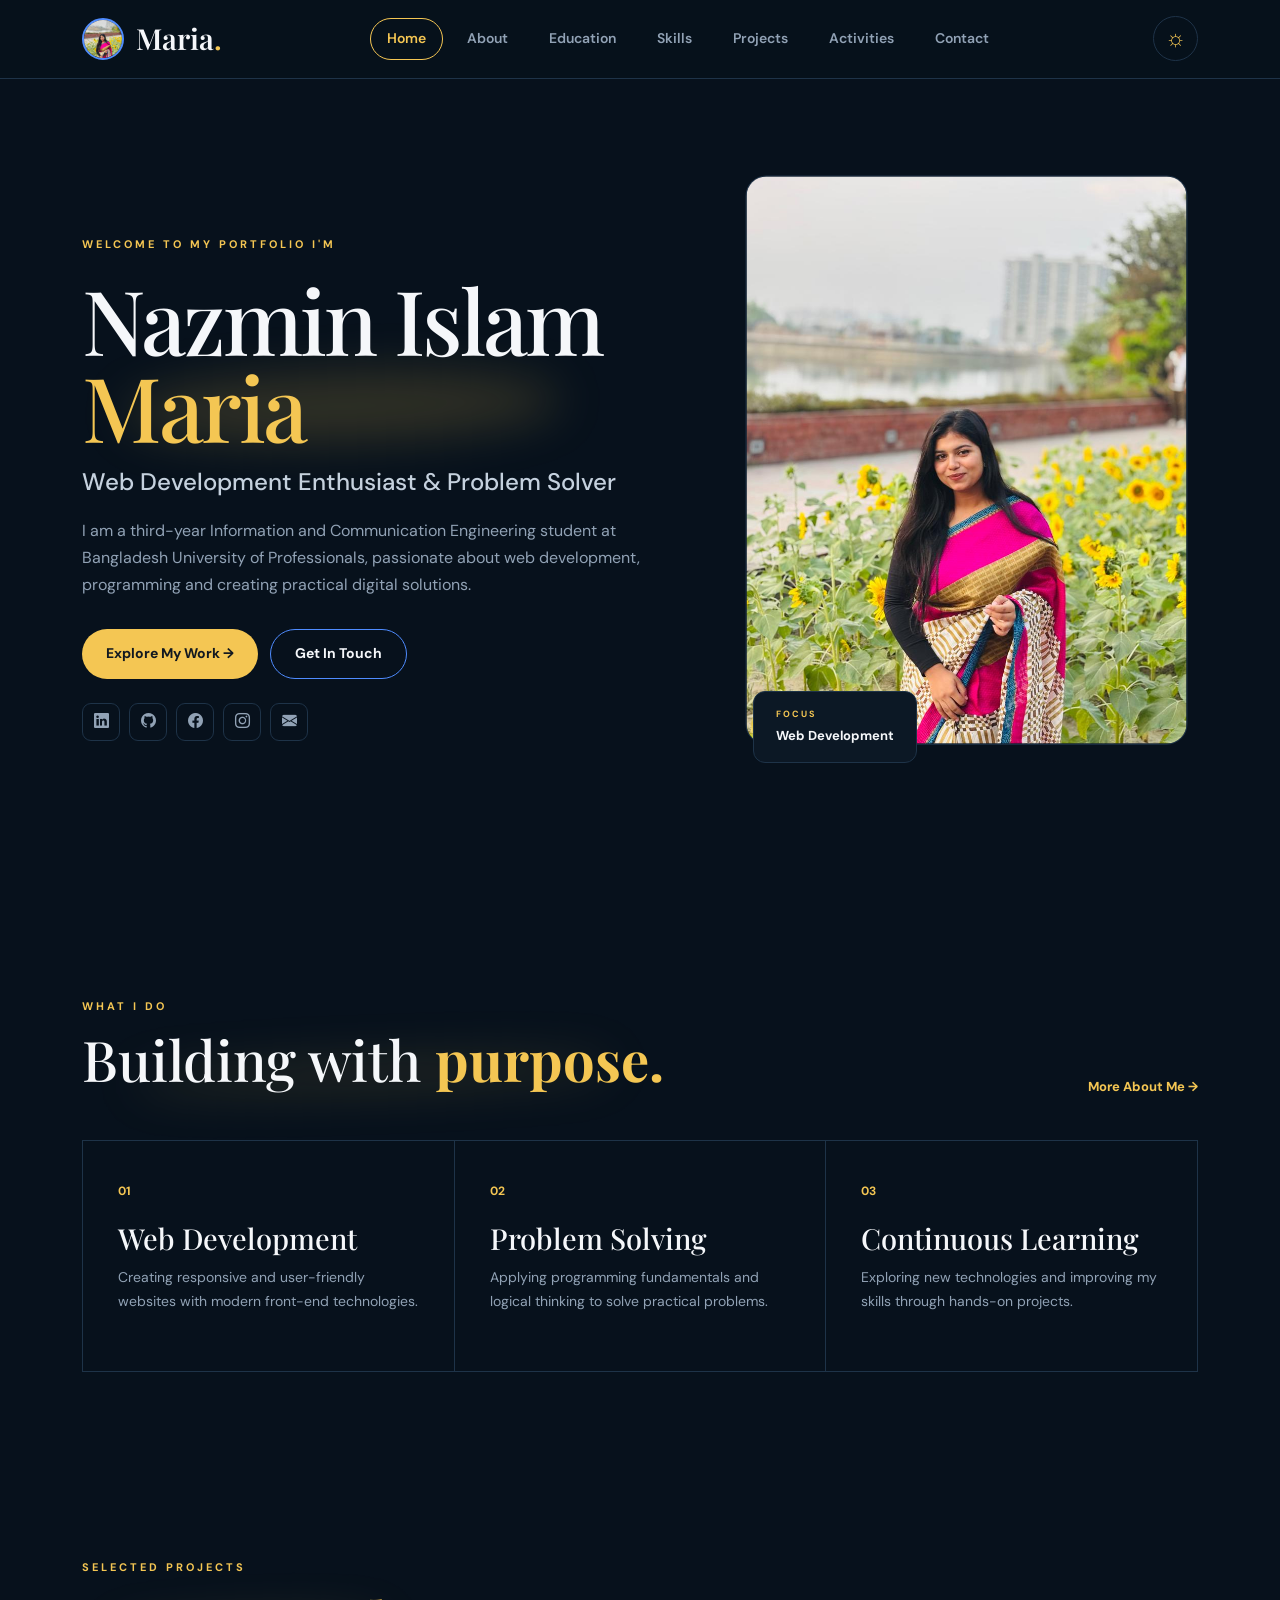
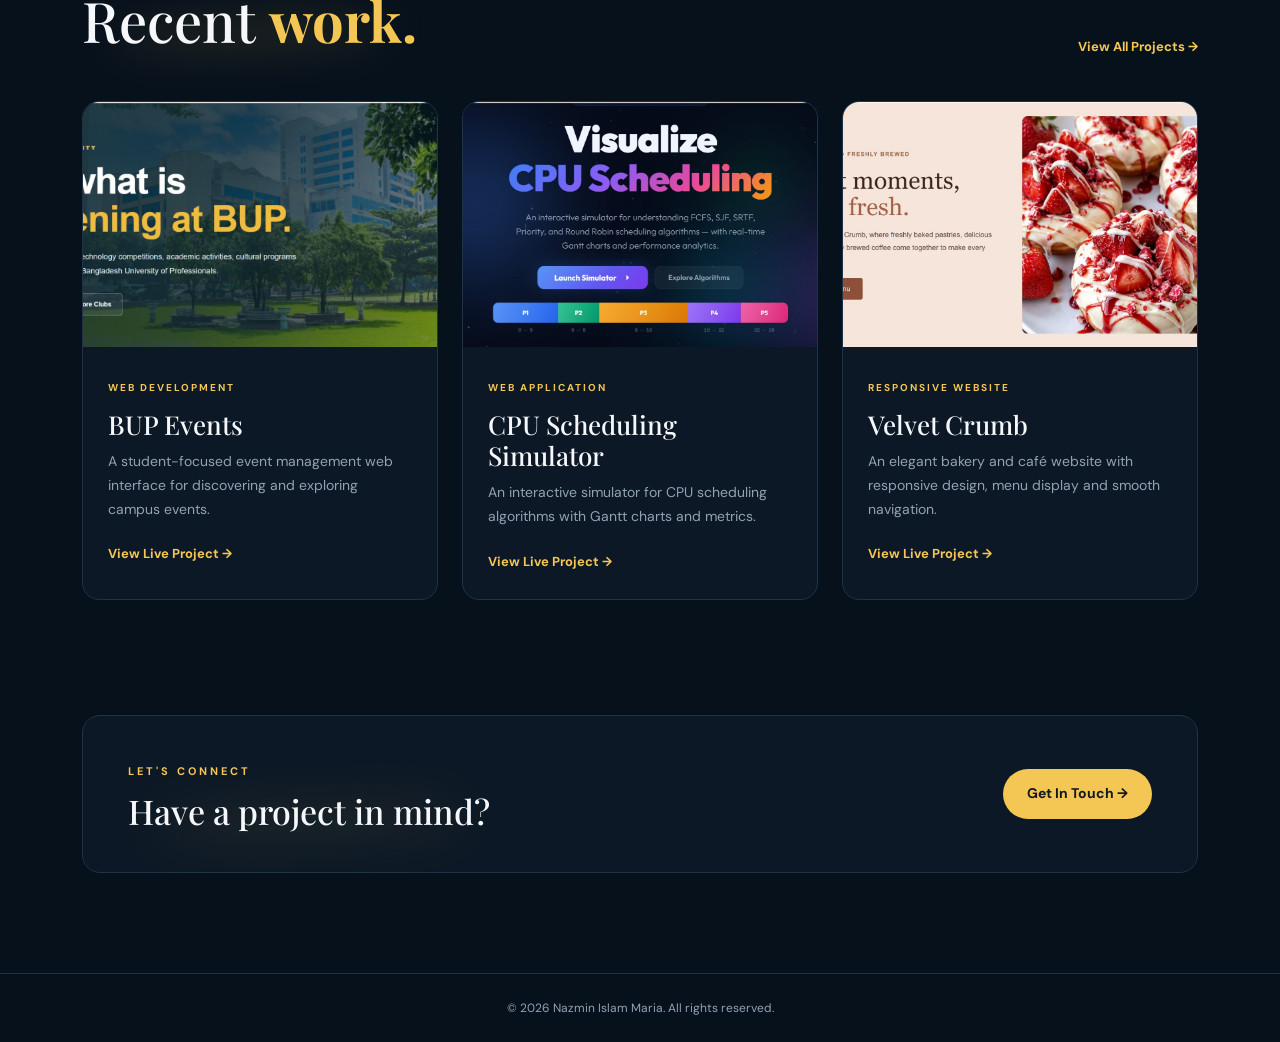
==== index.html @ eae3ea0e "Initial portfolio website" ====
<!DOCTYPE html>
<html lang="en">
<head>
    <meta charset="UTF-8">
    <meta name="viewport" content="width=device-width, initial-scale=1.0">

    <title>Nazmin Islam Maria | Portfolio</title>

    <link rel="preconnect" href="https://fonts.googleapis.com">
    <link rel="preconnect" href="https://fonts.gstatic.com" crossorigin>

    <link href="https://fonts.googleapis.com/css2?family=DM+Sans:wght@400;500;600;700&family=Playfair+Display:wght@500;600;700&display=swap" rel="stylesheet">

    <link href="https://cdn.jsdelivr.net/npm/bootstrap@5.3.3/dist/css/bootstrap.min.css" rel="stylesheet">

    <link rel="stylesheet" href="https://cdn.jsdelivr.net/npm/bootstrap-icons@1.11.3/font/bootstrap-icons.min.css">

    <link rel="stylesheet" href="style.css">
</head>

<body>

<header class="header">
    <nav class="navbar navbar-expand-lg">
        <div class="container">

            <a class="brand" href="index.html">
                <img src="images/profile.jpg" alt="Nazmin Islam Maria">
                <span>Maria<span class="accent">.</span></span>
            </a>

            <button class="navbar-toggler" type="button" data-bs-toggle="collapse" data-bs-target="#navigation" aria-label="Toggle navigation">
                <span></span>
                <span></span>
                <span></span>
            </button>

            <div class="collapse navbar-collapse" id="navigation">

                <ul class="navbar-nav mx-auto">
                    <li><a class="nav-link active" href="index.html">Home</a></li>
                    <li><a class="nav-link" href="about.html">About</a></li>
                    <li><a class="nav-link" href="education.html">Education</a></li>
                    <li><a class="nav-link" href="skills.html">Skills</a></li>
                    <li><a class="nav-link" href="projects.html">Projects</a></li>
                    <li><a class="nav-link" href="activities.html">Activities</a></li>
                    <li><a class="nav-link" href="contact.html">Contact</a></li>
                </ul>

                <button class="theme-toggle" id="themeToggle" aria-label="Toggle theme">
                    <span id="themeIcon">☼</span>
                </button>

            </div>
        </div>
    </nav>
</header>

<main>

<section class="hero">
    <div class="container">

        <div class="hero-grid">

            <div class="hero-content">

                <span class="section-label">WELCOME TO MY PORTFOLIO I'M</span>

                <h1>
                    <span>Nazmin Islam</span>
                    <span class="name-accent">Maria</span>
                </h1>

                <h2>Web Development Enthusiast &amp; Problem Solver</h2>

                <p>
                    I am a third-year Information and Communication Engineering student at
                    Bangladesh University of Professionals, passionate about web development,
                    programming and creating practical digital solutions.
                </p>

                <div class="hero-actions">
                    <a href="projects.html" class="button button-primary">
                        Explore My Work →
                    </a>

                    <a href="contact.html" class="button button-secondary">
                        Get In Touch
                    </a>
                </div>

                <div class="social-links">

                    <a href="https://www.linkedin.com/in/nazmin-islam-maria/" target="_blank" rel="noopener noreferrer" aria-label="LinkedIn">
                        <i class="bi bi-linkedin"></i>
                    </a>

                    <a href="https://github.com/nazminmaria" target="_blank" rel="noopener noreferrer" aria-label="GitHub">
                        <i class="bi bi-github"></i>
                    </a>

                    <a href="https://facebook.com/nazminmari" target="_blank" rel="noopener noreferrer" aria-label="Facebook">
                        <i class="bi bi-facebook"></i>
                    </a>

                    <a href="https://www.instagram.com/maaaaariaaa_14/?hl=en" target="_blank" rel="noopener noreferrer" aria-label="Instagram">
                        <i class="bi bi-instagram"></i>
                    </a>

                    <a href="mailto:nazminmaria14@gmail.com" aria-label="Email">
                        <i class="bi bi-envelope-fill"></i>
                    </a>

                </div>

            </div>

            <div class="hero-visual">

                <div class="portrait-wrapper">

                    <div class="portrait-frame">
                        <img src="images/profile.jpg" alt="Nazmin Islam Maria">
                    </div>

                    <div class="visual-note">
                        <span>FOCUS</span>
                        <strong>Web Development</strong>
                    </div>

                    <div class="availability-popup">
                        <span class="popup-dot"></span>
                        <span>Open to opportunities</span>
                    </div>

                </div>

            </div>

        </div>

    </div>
</section>

<section class="intro-section">
    <div class="container">

        <div class="section-heading">
            <div>
                <span class="section-label">WHAT I DO</span>
                <h2>Building with <strong>purpose.</strong></h2>
            </div>

            <a href="about.html" class="simple-link">More About Me →</a>
        </div>

        <div class="intro-grid">

            <article class="intro-card">
                <span>01</span>
                <h3>Web Development</h3>
                <p>
                    Creating responsive and user-friendly websites with
                    modern front-end technologies.
                </p>
            </article>

            <article class="intro-card">
                <span>02</span>
                <h3>Problem Solving</h3>
                <p>
                    Applying programming fundamentals and logical thinking
                    to solve practical problems.
                </p>
            </article>

            <article class="intro-card">
                <span>03</span>
                <h3>Continuous Learning</h3>
                <p>
                    Exploring new technologies and improving my skills
                    through hands-on projects.
                </p>
            </article>

        </div>

    </div>
</section>

<section class="featured-projects">
    <div class="container">

        <div class="section-heading">
            <div>
                <span class="section-label">SELECTED PROJECTS</span>
                <h2>Recent <strong>work.</strong></h2>
            </div>

            <a href="projects.html" class="simple-link">View All Projects →</a>
        </div>

        <div class="row g-4">

            <div class="col-lg-4">
                <article class="project-card">

                    <div class="project-image">
                        <img src="images/bup-events.jpg" alt="BUP Events project">
                    </div>

                    <div class="project-info">
                        <span class="project-category">WEB DEVELOPMENT</span>
                        <h3>BUP Events</h3>

                        <p>
                            A student-focused event management web interface
                            for discovering and exploring campus events.
                        </p>

                        <a href="https://nazminmaria.github.io/BUP-Events/" target="_blank" rel="noopener noreferrer">
                            View Live Project →
                        </a>
                    </div>

                </article>
            </div>

            <div class="col-lg-4">
                <article class="project-card">

                    <div class="project-image">
                        <img src="images/cpu-scheduling.jpg" alt="CPU Scheduling Simulator project">
                    </div>

                    <div class="project-info">
                        <span class="project-category">WEB APPLICATION</span>
                        <h3>CPU Scheduling Simulator</h3>

                        <p>
                            An interactive simulator for CPU scheduling
                            algorithms with Gantt charts and metrics.
                        </p>

                        <a href="https://nazminmaria.github.io/CPU-Scheduling/" target="_blank" rel="noopener noreferrer">
                            View Live Project →
                        </a>
                    </div>

                </article>
            </div>

            <div class="col-lg-4">
                <article class="project-card">

                    <div class="project-image">
                        <img src="images/velvet-crumb.jpg" alt="Velvet Crumb project">
                    </div>

                    <div class="project-info">
                        <span class="project-category">RESPONSIVE WEBSITE</span>
                        <h3>Velvet Crumb</h3>

                        <p>
                            An elegant bakery and café website with responsive
                            design, menu display and smooth navigation.
                        </p>

                        <a href="https://nazminmaria.github.io/Velvet-Crumb/" target="_blank" rel="noopener noreferrer">
                            View Live Project →
                        </a>
                    </div>

                </article>
            </div>

        </div>

    </div>
</section>

<section class="cta-section">
    <div class="container">

        <div class="cta-box">
            <div>
                <span class="section-label">LET'S CONNECT</span>
                <h2>Have a project in mind?</h2>
            </div>

            <a href="contact.html" class="button button-primary">
                Get In Touch →
            </a>
        </div>

    </div>
</section>

</main>

<footer class="footer">
    <div class="container">
        <p>© 2026 Nazmin Islam Maria. All rights reserved.</p>
    </div>
</footer>

<script src="https://cdn.jsdelivr.net/npm/bootstrap@5.3.3/dist/js/bootstrap.bundle.min.js"></script>
<script src="script.js"></script>

</body>
</html>
---- style.css ----
:root {
    --background: #07111c;
    --surface: #0c1825;
    --surface-light: #102133;
    --text: #f5f7fa;
    --muted: #91a2b5;
    --blue: #4f8cff;
    --gold: #f4c653;
    --border: #1e3348;
    --white: #ffffff;
}

* {
    margin: 0;
    padding: 0;
    box-sizing: border-box;
}

html {
    scroll-behavior: smooth;
}

body {
    background: var(--background);
    color: var(--text);
    font-family: "DM Sans", sans-serif;
    line-height: 1.7;
    transition: background 0.3s ease, color 0.3s ease;
}

a {
    text-decoration: none;
    color: inherit;
}

img {
    display: block;
    max-width: 100%;
}

.header {
    position: sticky;
    top: 0;
    z-index: 1000;
    background: rgba(7, 17, 28, 0.94);
    border-bottom: 1px solid var(--border);
    backdrop-filter: blur(15px);
}

.navbar {
    min-height: 78px;
}

.brand {
    display: flex;
    align-items: center;
    gap: 12px;
    font-family: "Playfair Display", serif;
    font-size: 29px;
    font-weight: 600;
    color: var(--text);
}

.brand img {
    width: 42px;
    height: 42px;
    border-radius: 50%;
    object-fit: cover;
    border: 2px solid var(--blue);
}

.accent,
strong {
    color: var(--gold);
}

.navbar-nav {
    gap: 7px;
}

.nav-link {
    color: var(--muted);
    font-size: 14px;
    font-weight: 600;
    padding: 8px 16px !important;
    border: 1px solid transparent;
    border-radius: 24px;
    transition: 0.25s ease;
}

.nav-link:hover {
    color: var(--text);
    border-color: var(--border);
}

.nav-link.active {
    color: var(--gold) !important;
    border-color: var(--gold);
}

.theme-toggle {
    width: 45px;
    height: 45px;
    border-radius: 50%;
    border: 1px solid var(--border);
    background: transparent;
    color: var(--gold);
    font-size: 23px;
    cursor: pointer;
    transition: 0.25s ease;
}

.theme-toggle:hover {
    border-color: var(--gold);
}

.navbar-toggler {
    border: 1px solid var(--border);
    padding: 8px;
}

.navbar-toggler:focus {
    box-shadow: none;
}

.navbar-toggler span {
    display: block;
    width: 22px;
    height: 2px;
    margin: 5px;
    background: var(--text);
}

.hero {
    min-height: calc(100vh - 78px);
    display: flex;
    align-items: center;
    padding: 80px 0 90px;
}

.hero-grid {
    display: grid;
    grid-template-columns: 1.15fr 0.85fr;
    align-items: center;
    gap: 70px;
}

.section-label {
    color: var(--gold);
    font-size: 11px;
    font-weight: 700;
    letter-spacing: 3px;
}

.hero h1 {
    position: relative;
    z-index: 1;
    width: fit-content;
    font-family: "Playfair Display", serif;
    font-size: clamp(60px, 7vw, 92px);
    line-height: 0.98;
    letter-spacing: -3px;
    margin: 18px 0;
}

.hero h1 span {
    display: block;
}

.hero h1 .name-accent {
    color: var(--gold);
}

.hero h2 {
    color: #c5d1de;
    font-size: 24px;
    font-weight: 500;
    margin-bottom: 20px;
}

.hero p {
    max-width: 650px;
    color: var(--muted);
    font-size: 16px;
    margin-bottom: 30px;
}

.hero-actions {
    display: flex;
    gap: 12px;
    flex-wrap: wrap;
}

.button {
    min-height: 50px;
    padding: 0 24px;
    border-radius: 28px;
    display: inline-flex;
    align-items: center;
    justify-content: center;
    gap: 10px;
    font-size: 14px;
    font-weight: 700;
    transition: 0.25s ease;
}

.button-primary {
    background: var(--gold);
    color: #111820;
}

.button-primary:hover {
    color: #111820;
    transform: translateY(-2px);
    background: #ffd66d;
}

.button-secondary {
    color: var(--text);
    border: 1px solid var(--blue);
}

.button-secondary:hover {
    background: var(--blue);
    color: white;
}

.social-links {
    display: flex;
    gap: 9px;
    margin-top: 24px;
}

.social-links a {
    width: 38px;
    height: 38px;
    border: 1px solid var(--border);
    border-radius: 9px;
    display: flex;
    align-items: center;
    justify-content: center;
    color: var(--muted);
    font-size: 15px;
    transition: 0.25s ease;
}

.social-links a:hover {
    color: var(--gold);
    border-color: var(--gold);
    transform: translateY(-2px);
}

.hero-visual {
    position: relative;
    display: flex;
    justify-content: center;
    padding: 18px 18px 40px 0;
}

.portrait-wrapper {
    position: relative;
    width: min(100%, 440px);
}

.portrait-wrapper img {
    position: relative;
    z-index: 2;
    width: 100%;
    height: 550px;
    object-fit: cover;
    object-position: 52% 35%;
    border-radius: 20px;
    border: 1px solid var(--border);
    transform: scale(1.035);
}

.portrait-border {
    position: absolute;
    z-index: 1;
    width: 100%;
    height: 100%;
    top: 17px;
    left: 18px;
    border: 1px solid var(--blue);
    border-radius: 20px;
}

.visual-note {
    position: absolute;
    z-index: 3;
    bottom: 0;
    left: 0;
    background: var(--surface);
    border: 1px solid var(--border);
    padding: 15px 22px;
    border-radius: 12px;
}

.visual-note span {
    display: block;
    color: var(--gold);
    font-size: 9px;
    letter-spacing: 2px;
    font-weight: 700;
}

.visual-note strong {
    display: block;
    color: var(--text);
    font-size: 13px;
    margin-top: 2px;
}

.intro-section,
.featured-projects {
    padding: 90px 0;
}

.section-heading {
    display: flex;
    align-items: flex-end;
    justify-content: space-between;
    gap: 30px;
    margin-bottom: 42px;
}

.section-heading h2 {
    position: relative;
    z-index: 1;
    width: fit-content;
    font-family: "Playfair Display", serif;
    font-size: clamp(40px, 5vw, 56px);
    line-height: 1.1;
    margin-top: 10px;
}

.simple-link {
    color: var(--gold);
    font-size: 13px;
    font-weight: 700;
    white-space: nowrap;
}

.simple-link:hover {
    color: var(--blue);
}

.intro-grid {
    display: grid;
    grid-template-columns: repeat(3, 1fr);
    gap: 1px;
    background: var(--border);
    border: 1px solid var(--border);
}

.intro-card {
    background: var(--background);
    padding: 35px;
    min-height: 230px;
}

.intro-card > span {
    color: var(--gold);
    font-size: 12px;
    font-weight: 700;
}

.intro-card h3 {
    font-family: "Playfair Display", serif;
    font-size: 29px;
    margin: 18px 0 10px;
}

.intro-card p {
    color: var(--muted);
    font-size: 14px;
    margin: 0;
}

.project-card {
    height: 100%;
    overflow: hidden;
    background: var(--surface);
    border: 1px solid var(--border);
    border-radius: 17px;
    transition: 0.3s ease;
}

.project-card:hover {
    transform: translateY(-5px);
    border-color: #355271;
}

.project-image {
    height: 245px;
    overflow: hidden;
    background: #091522;
}

.project-image img {
    width: 100%;
    height: 100%;
    object-fit: cover;
    object-position: top center;
    transition: transform 0.4s ease;
}

.project-card:hover .project-image img {
    transform: scale(1.025);
}

.project-info {
    padding: 25px;
}

.project-category,
.project-number,
.activity-type,
.small-heading {
    color: var(--gold);
    font-size: 10px;
    font-weight: 700;
    letter-spacing: 2px;
}

.project-info h3 {
    font-family: "Playfair Display", serif;
    font-size: 26px;
    margin: 10px 0;
}

.project-info p {
    color: var(--muted);
    font-size: 14px;
    margin-bottom: 18px;
}

.project-info a {
    color: var(--gold);
    font-size: 13px;
    font-weight: 700;
}

.project-info a:hover {
    color: var(--blue);
}

.cta-section {
    padding: 25px 0 100px;
}

.cta-box {
    position: relative;
    z-index: 1;
    border: 1px solid var(--border);
    background: var(--surface);
    border-radius: 18px;
    padding: 40px 45px;
    display: flex;
    justify-content: space-between;
    align-items: center;
    gap: 30px;
}

.cta-box h2 {
    position: relative;
    z-index: 1;
    width: fit-content;
    font-family: "Playfair Display", serif;
    font-size: 34px;
    margin: 8px 0 0;
}

.footer {
    border-top: 1px solid var(--border);
    padding: 24px 0;
    text-align: center;
}

.footer p {
    color: var(--muted);
    font-size: 12px;
    margin: 0;
}

.page-hero {
    padding: 95px 0 65px;
    background: var(--background);
    color: var(--text);
}

.page-hero h1 {
    position: relative;
    z-index: 1;
    width: fit-content;
    font-family: "Playfair Display", serif;
    font-size: clamp(50px, 6vw, 72px);
    line-height: 1.05;
    margin: 14px 0;
}

.page-hero h1 .name-accent {
    color: var(--gold);
}

.page-hero p {
    color: var(--muted);
    max-width: 650px;
    margin: 0;
}

.content-section {
    padding: 20px 0 110px;
}

.about-grid {
    display: grid;
    grid-template-columns: 0.75fr 1.25fr;
    gap: 80px;
    align-items: center;
}

.about-image img {
    width: 100%;
    max-width: 430px;
    height: 520px;
    object-fit: cover;
    object-position: 52% 35%;
    border-radius: 18px;
    border: 1px solid var(--border);
    transform: scale(1.035);
}

.about-content h2 {
    position: relative;
    z-index: 1;
    width: fit-content;
    font-family: "Playfair Display", serif;
    font-size: 42px;
    line-height: 1.15;
    margin: 12px 0 25px;
}

.about-content p {
    color: var(--muted);
    font-size: 15px;
    margin-bottom: 18px;
    text-align: justify;
    text-justify: inter-word;
}

.about-details {
    display: grid;
    grid-template-columns: repeat(2, 1fr);
    gap: 1px;
    background: var(--border);
    border: 1px solid var(--border);
    margin-top: 32px;
}

.about-details div {
    background: var(--surface);
    padding: 20px;
}

.about-details span {
    display: block;
    color: var(--gold);
    font-size: 9px;
    font-weight: 700;
    letter-spacing: 2px;
    margin-bottom: 6px;
}

.about-details strong {
    color: var(--text);
    font-size: 13px;
    font-weight: 500;
}

.education-list {
    max-width: 1050px;
}

.education-item {
    display: grid;
    grid-template-columns: 190px 1fr;
    gap: 50px;
    padding: 40px 0;
    border-top: 1px solid var(--border);
}

.education-item:last-child {
    border-bottom: 1px solid var(--border);
}

.education-year {
    color: var(--gold);
    font-size: 13px;
    font-weight: 700;
    letter-spacing: 1px;
}

.education-content {
    padding-left: 30px;
    border-left: 1px solid var(--blue);
}

.education-number {
    color: var(--blue);
    font-size: 11px;
    font-weight: 700;
}

.education-content h2 {
    position: relative;
    z-index: 1;
    width: fit-content;
    font-size: 25px;
    margin: 8px 0;
}

.education-content h3 {
    color: #becbd8;
    font-size: 16px;
    font-weight: 500;
    margin-bottom: 8px;
}

.education-content p {
    color: var(--muted);
    margin-bottom: 8px;
}

.education-result {
    color: var(--muted);
    font-size: 13px;
}

.education-result strong {
    color: var(--gold);
}

.skills-layout {
    display: grid;
    grid-template-columns: repeat(2, 1fr);
    gap: 1px;
    background: var(--border);
    border: 1px solid var(--border);
}

.skill-box {
    background: var(--background);
    padding: 40px;
    min-height: 285px;
}

.skill-index {
    color: var(--gold);
    font-size: 11px;
    font-weight: 700;
}

.skill-box h2 {
    position: relative;
    z-index: 1;
    width: fit-content;
    font-family: "Playfair Display", serif;
    font-size: 32px;
    margin: 12px 0 8px;
}

.skill-box p {
    color: var(--muted);
    font-size: 14px;
    margin-bottom: 25px;
}

.skill-tags,
.tech-tags {
    display: flex;
    flex-wrap: wrap;
    gap: 8px;
}

.skill-tags span,
.tech-tags span {
    border: 1px solid var(--border);
    border-radius: 22px;
    padding: 7px 13px;
    color: #bdcad7;
    font-size: 12px;
    transition: 0.25s ease;
}

.skill-tags span:hover,
.tech-tags span:hover {
    border-color: var(--blue);
    color: var(--text);
}

.projects-section {
    padding-top: 5px;
}

.full-project {
    display: grid;
    grid-template-columns: 1.15fr 0.85fr;
    min-height: 450px;
    margin-bottom: 45px;
    overflow: hidden;
    background: var(--surface);
    border: 1px solid var(--border);
    border-radius: 19px;
}

.full-project.reverse {
    grid-template-columns: 0.85fr 1.15fr;
}

.full-project.reverse .project-cover-large {
    order: 2;
}

.full-project.reverse .full-project-content {
    order: 1;
}

.project-cover-large {
    min-height: 450px;
    overflow: hidden;
}

.project-cover-large img {
    width: 100%;
    height: 100%;
    object-fit: cover;
    object-position: top center;
    transition: transform 0.4s ease;
}

.full-project:hover .project-cover-large img {
    transform: scale(1.02);
}

.full-project-content {
    display: flex;
    flex-direction: column;
    justify-content: center;
    padding: 50px;
}

.full-project-content h2 {
    position: relative;
    z-index: 1;
    width: fit-content;
    font-family: "Playfair Display", serif;
    font-size: 40px;
    line-height: 1.1;
    margin: 12px 0 18px;
}

.full-project-content p {
    color: var(--muted);
    font-size: 15px;
    margin-bottom: 23px;
}

.project-button {
    align-self: flex-start;
    color: var(--gold);
    font-size: 13px;
    font-weight: 700;
}

.project-button:hover {
    color: var(--blue);
}

.upcoming {
    background: #091724;
}

.project-coming {
    min-height: 450px;
    padding: 50px;
    display: flex;
    flex-direction: column;
    justify-content: center;
    background:
        radial-gradient(circle at 75% 30%, rgba(79, 140, 255, 0.12), transparent 38%),
        #091724;
}

.project-coming > span {
    color: var(--gold);
    font-family: "Playfair Display", serif;
    font-size: 65px;
}

.project-coming h2 {
    position: relative;
    z-index: 1;
    width: fit-content;
    font-family: "Playfair Display", serif;
    font-size: 43px;
    line-height: 1.1;
    margin: 10px 0;
}

.project-coming p {
    color: var(--blue);
    font-size: 13px;
    font-weight: 700;
}

.activity-list {
    max-width: 1050px;
    background: var(--background);
}

.activity-item {
    display: grid;
    grid-template-columns: 80px 1fr;
    gap: 30px;
    padding: 38px 0;
    border-top: 1px solid var(--border);
    background: transparent;
    color: var(--text);
}

.activity-item:last-child {
    border-bottom: 1px solid var(--border);
}

.activity-number {
    color: var(--text);
    font-size: 13px;
    font-weight: 500;
}

.activity-content {
    min-width: 0;
}

.activity-category {
    display: inline-block;
    color: var(--gold);
    font-size: 11px;
    font-weight: 700;
    letter-spacing: 2px;
}

.activity-item h2 {
    position: relative;
    z-index: 1;
    width: fit-content;
    font-family: "Playfair Display", serif;
    font-size: 29px;
    line-height: 1.2;
    margin: 9px 0 8px;
    color: var(--text);
}

.activity-item p {
    color: var(--muted);
    font-size: 14px;
    margin: 0;
}

.contact-section {
    padding: 70px 0 80px;
}

.contact-grid {
    display: grid;
    grid-template-columns: 1fr 1fr;
    gap: 90px;
    align-items: center;
}

.contact-intro h1 {
    position: relative;
    z-index: 1;
    width: fit-content;
    font-family: "Playfair Display", serif;
    font-size: clamp(50px, 6vw, 70px);
    line-height: 1.05;
    margin: 15px 0 25px;
}

.contact-intro h1 .name-accent {
    display: block;
    color: var(--gold);
}

.contact-intro p {
    color: var(--muted);
    max-width: 650px;
    margin: 30px 0 42px;
}

.contact-links {
    display: flex;
    flex-direction: column;
    width: 100%;
}

.contact-item {
    position: relative;
    display: flex !important;
    flex-direction: column !important;
    align-items: flex-start !important;
    justify-content: center !important;
    gap: 7px !important;
    width: 100%;
    min-height: 92px;
    padding: 18px 42px 18px 0;
    border-bottom: 1px solid var(--border);
    text-decoration: none;
    transition: all 0.3s ease;
}

.contact-item:first-child {
    border-top: 1px solid var(--border);
}

.contact-item:hover {
    padding-left: 8px;
}

.contact-label {
    display: block !important;
    color: var(--gold) !important;
    font-size: 0.72rem !important;
    font-weight: 700 !important;
    letter-spacing: 0.18em !important;
    line-height: 1.2 !important;
}

.contact-value {
    display: block !important;
    color: var(--text) !important;
    font-size: 1rem !important;
    font-weight: 500 !important;
    line-height: 1.5 !important;
    word-break: break-word;
}

.contact-item::after,
.contact-item i {
    display: none !important;
    content: none !important;
}

body.light-mode {
    --background: #f4f6f8;
    --surface: #ffffff;
    --surface-light: #edf2f7;
    --text: #18222d;
    --muted: #657486;
    --border: #d7dfe8;
}

body.light-mode .header {
    background: rgba(244, 246, 248, 0.95);
}

body.light-mode .hero h2,
body.light-mode .education-content h3 {
    color: #44566a;
}

body.light-mode .upcoming {
    background: #edf2f7;
}

body.light-mode .project-coming {
    background:
        radial-gradient(circle at 75% 30%, rgba(79, 140, 255, 0.09), transparent 38%),
        #edf2f7;
}

body.light-mode .button-secondary {
    color: var(--text);
}

.hero-content > * {
    animation: heroPopup 0.7s ease both;
}

.hero-content .section-label {
    animation-delay: 0.05s;
}

.hero-content h1 {
    animation-delay: 0.12s;
}

.hero-content h2 {
    animation-delay: 0.2s;
}

.hero-content p {
    animation-delay: 0.28s;
}

.hero-content .hero-actions {
    animation-delay: 0.36s;
}

.hero-content .social-links {
    animation-delay: 0.44s;
}

.hero-visual {
    animation: heroPopup 0.8s ease 0.18s both;
}

@keyframes heroPopup {
    from {
        opacity: 0;
        transform: translateY(16px);
    }

    to {
        opacity: 1;
        transform: translateY(0);
    }
}

.hero h1::after,
.page-hero h1::after,
.section-heading h2::after,
.about-content h2::after,
.education-content h2::after,
.skill-box h2::after,
.full-project-content h2::after,
.project-coming h2::after,
.activity-item h2::after,
.contact-intro h1::after,
.cta-box h2::after {
    content: "";
    position: absolute;
    z-index: -1;
    left: 8%;
    right: 8%;
    bottom: 6%;
    height: 38%;
    background: rgba(244, 198, 83, 0.18);
    filter: blur(24px);
    border-radius: 50%;
    transform: rotate(-2deg);
    pointer-events: none;
}

@media (max-width: 991px) {

    .navbar-collapse {
        padding: 20px 0;
    }

    .navbar-nav {
        align-items: flex-start;
    }

    .theme-toggle {
        margin-top: 15px;
    }

    .hero-grid,
    .about-grid,
    .contact-grid {
        grid-template-columns: 1fr;
    }

    .hero-content {
        order: 1;
    }

    .hero-visual {
        order: 2;
    }

    .hero-grid {
        gap: 55px;
    }

    .portrait-wrapper {
        max-width: 420px;
    }

    .about-grid {
        gap: 50px;
    }

    .about-image img {
        max-width: 420px;
    }

    .full-project,
    .full-project.reverse {
        grid-template-columns: 1fr;
    }

    .full-project.reverse .project-cover-large,
    .full-project.reverse .full-project-content {
        order: initial;
    }

    .project-cover-large,
    .project-coming {
        min-height: 330px;
    }

    .contact-page {
        min-height: auto;
    }

    .contact-links {
        max-width: 700px;
    }
}

@media (max-width: 767px) {

    .navbar {
        min-height: 70px;
    }

    .brand {
        font-size: 26px;
    }

    .brand img {
        width: 38px;
        height: 38px;
    }

    .hero {
        padding: 65px 0 75px;
    }

    .hero h1 {
        font-size: 55px;
        letter-spacing: -2px;
    }

    .hero h2 {
        font-size: 20px;
    }

    .hero p {
        font-size: 15px;
    }

    .portrait-wrapper img {
        height: 440px;
        object-position: 52% 35%;
    }

    .section-heading {
        align-items: flex-start;
        flex-direction: column;
        margin-bottom: 30px;
    }

    .intro-grid,
    .skills-layout {
        grid-template-columns: 1fr;
    }

    .intro-card,
    .skill-box {
        min-height: auto;
    }

    .page-hero {
        padding: 70px 0 50px;
    }

    .page-hero h1 {
        font-size: 48px;
    }

    .education-item {
        grid-template-columns: 1fr;
        gap: 15px;
    }

    .education-content {
        padding-left: 20px;
    }

    .full-project-content,
    .project-coming {
        padding: 32px;
    }

    .full-project-content h2,
    .project-coming h2 {
        font-size: 34px;
    }

    .activity-item {
        grid-template-columns: 45px 1fr;
        gap: 15px;
    }

    .activity-item h2 {
        font-size: 24px;
    }

    .about-details {
        grid-template-columns: 1fr;
    }

    .cta-box {
        flex-direction: column;
        align-items: flex-start;
        padding: 30px;
    }

    .contact-intro h1 {
        font-size: 48px;
    }
}

@media (max-width: 576px) {

    .contact-section {
        padding: 50px 0 60px;
    }

    .contact-grid {
        gap: 40px;
    }

    .contact-intro p {
        margin: 24px 0 32px;
    }

    .contact-item {
        min-height: 82px;
    }

    .contact-value {
        font-size: 0.92rem !important;
    }
}

@media (max-width: 480px) {

    .hero h1 {
        font-size: 47px;
    }

    .hero-actions {
        flex-direction: column;
        align-items: stretch;
    }

    .button {
        width: 100%;
    }

    .portrait-wrapper img {
        height: 390px;
    }

    .visual-note {
        left: 10px;
    }

    .section-heading h2 {
        font-size: 40px;
    }

    .about-content h2 {
        font-size: 35px;
    }

    .full-project-content h2 {
        font-size: 30px;
    }
}
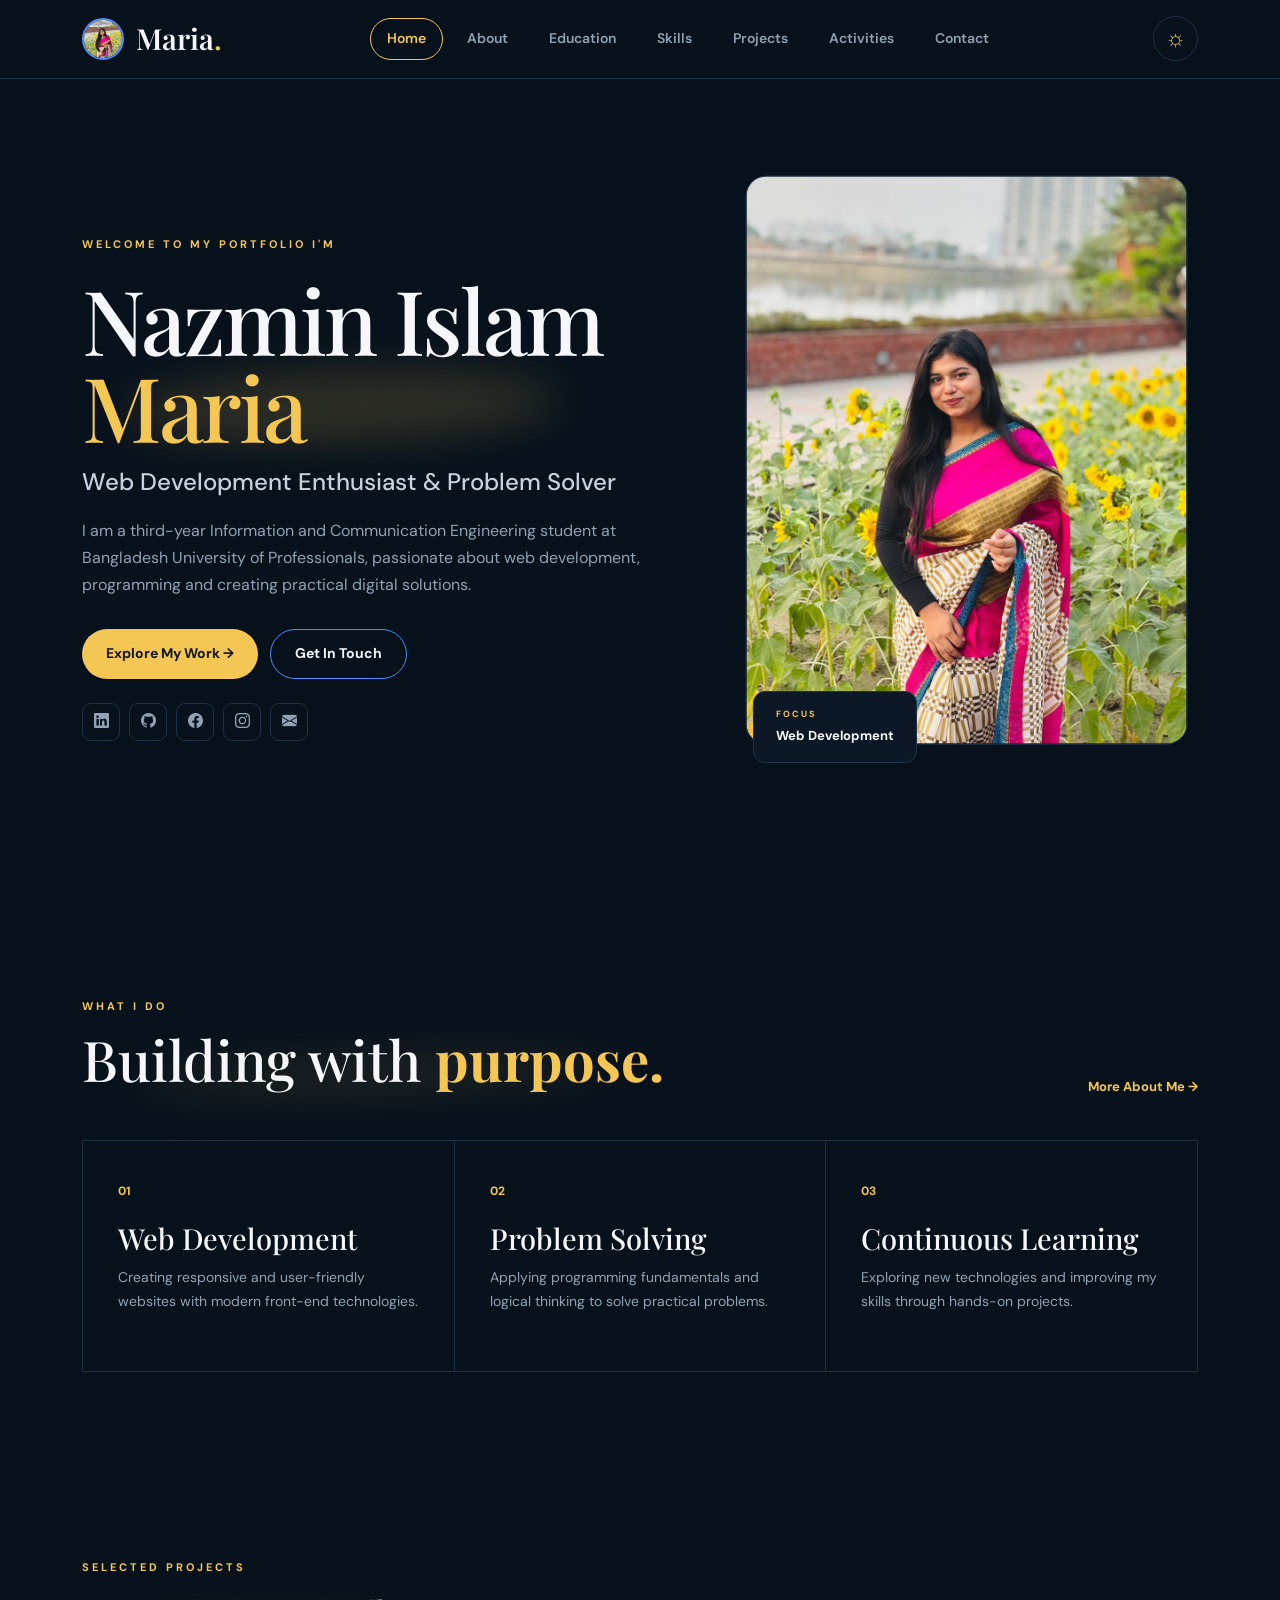
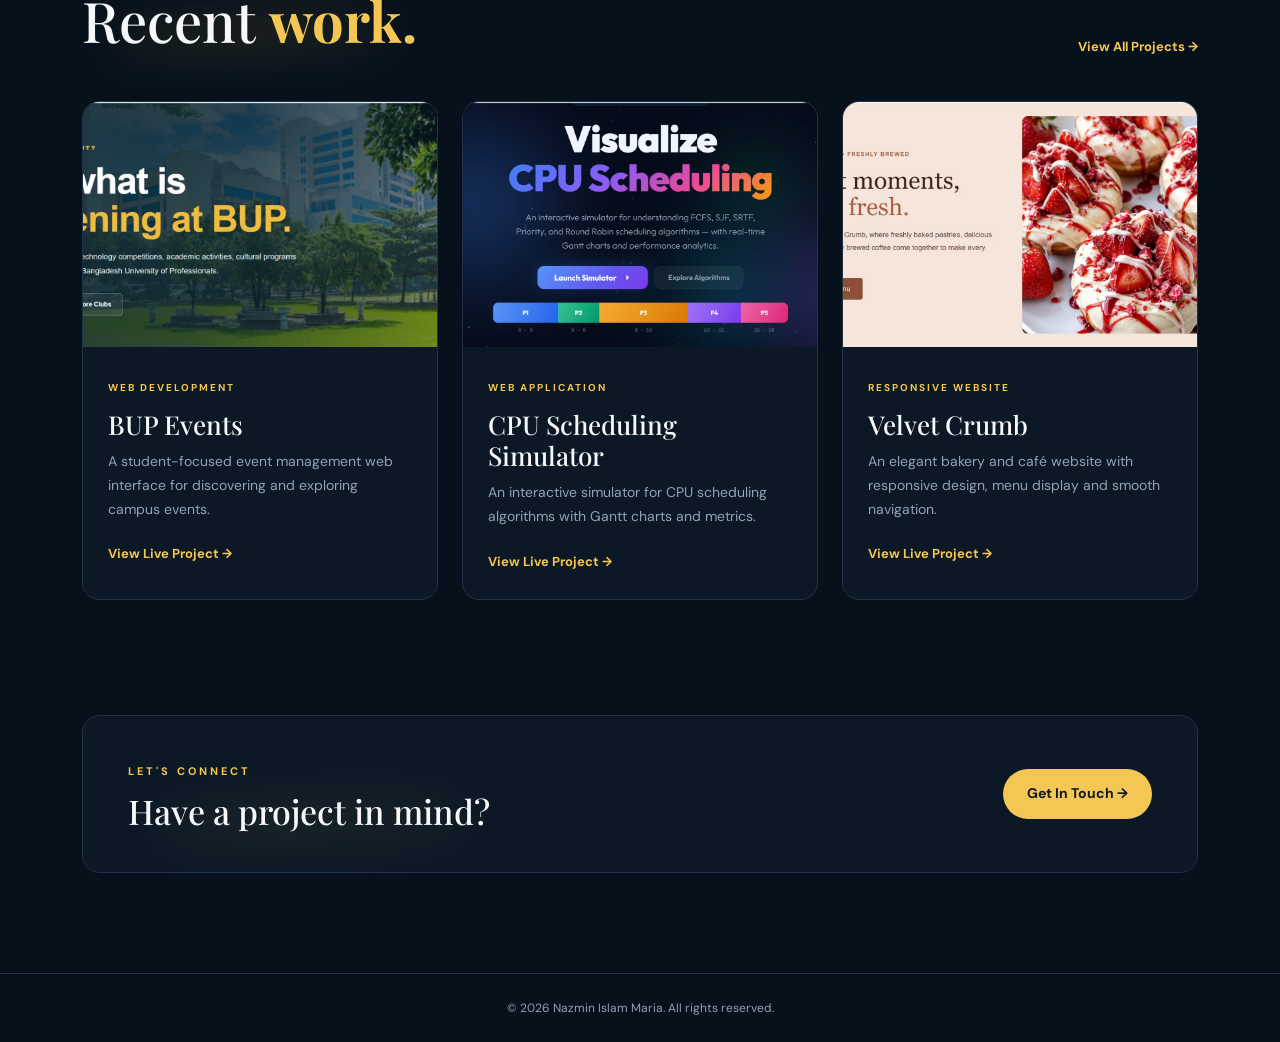
==== commit 30d22e57: "Finalize portfolio website" ====
--- a/index.html
+++ b/index.html
@@ -15,10 +15,14 @@
 
     <link rel="stylesheet" href="https://cdn.jsdelivr.net/npm/bootstrap-icons@1.11.3/font/bootstrap-icons.min.css">
 
+    <link rel="icon" type="image/jpeg" href="images/profile.jpg">
+
     <link rel="stylesheet" href="style.css">
 </head>
 
 <body>
+
+<div class="scroll-progress" id="scrollProgress"></div>
 
 <header class="header">
     <nav class="navbar navbar-expand-lg">
@@ -305,6 +309,10 @@
     </div>
 </footer>
 
+<button class="back-to-top" id="backToTop" aria-label="Back to top">
+    ↑
+</button>
+
 <script src="https://cdn.jsdelivr.net/npm/bootstrap@5.3.3/dist/js/bootstrap.bundle.min.js"></script>
 <script src="script.js"></script>
 
--- a/style.css
+++ b/style.css
@@ -1283,4 +1283,124 @@
     .full-project-content h2 {
         font-size: 30px;
     }
+}
+
+.scroll-reveal {
+    opacity: 0;
+    transform: translateY(22px);
+    transition: opacity 0.65s ease, transform 0.65s ease;
+}
+
+.scroll-reveal.revealed {
+    opacity: 1;
+    transform: translateY(0);
+}
+
+.project-card {
+    transition: transform 0.35s ease, border-color 0.35s ease, box-shadow 0.35s ease;
+}
+
+.project-card:hover {
+    transform: translateY(-7px);
+    border-color: var(--blue);
+    box-shadow: 0 14px 35px rgba(0, 0, 0, 0.16);
+}
+
+@media (prefers-reduced-motion: reduce) {
+    html {
+        scroll-behavior: auto;
+    }
+
+    .scroll-reveal,
+    .scroll-reveal.revealed,
+    .project-card,
+    .project-card:hover {
+        opacity: 1;
+        transform: none;
+        transition: none;
+    }
+}
+
+.scroll-progress {
+    position: fixed;
+    top: 0;
+    left: 0;
+    z-index: 2000;
+    width: 0;
+    height: 3px;
+    background: var(--gold);
+    transition: width 0.08s linear;
+    pointer-events: none;
+}
+
+.back-to-top {
+    position: fixed;
+    right: 28px;
+    bottom: 28px;
+    width: 44px;
+    height: 44px;
+    border: 1px solid var(--border);
+    border-radius: 50%;
+    background: var(--surface);
+    color: var(--gold);
+    font-size: 20px;
+    cursor: pointer;
+    opacity: 0;
+    visibility: hidden;
+    transform: translateY(12px);
+    transition: 0.3s ease;
+    z-index: 1000;
+}
+
+.back-to-top.show {
+    opacity: 1;
+    visibility: visible;
+    transform: translateY(0);
+}
+
+.back-to-top:hover {
+    border-color: var(--gold);
+    transform: translateY(-3px);
+}
+
+@media (max-width: 576px) {
+    .back-to-top {
+        right: 18px;
+        bottom: 18px;
+        width: 40px;
+        height: 40px;
+    }
+}
+
+.skill-level {
+    margin-top: 24px;
+}
+
+.skill-level-info {
+    display: flex;
+    justify-content: space-between;
+    align-items: center;
+    margin-bottom: 8px;
+    color: var(--muted);
+    font-size: 11px;
+    font-weight: 600;
+}
+
+.skill-level-info span:last-child {
+    color: var(--gold);
+}
+
+.skill-bar {
+    width: 100%;
+    height: 5px;
+    background: var(--surface-light);
+    border-radius: 10px;
+    overflow: hidden;
+}
+
+.skill-bar span {
+    display: block;
+    height: 100%;
+    background: var(--gold);
+    border-radius: 10px;
 }
